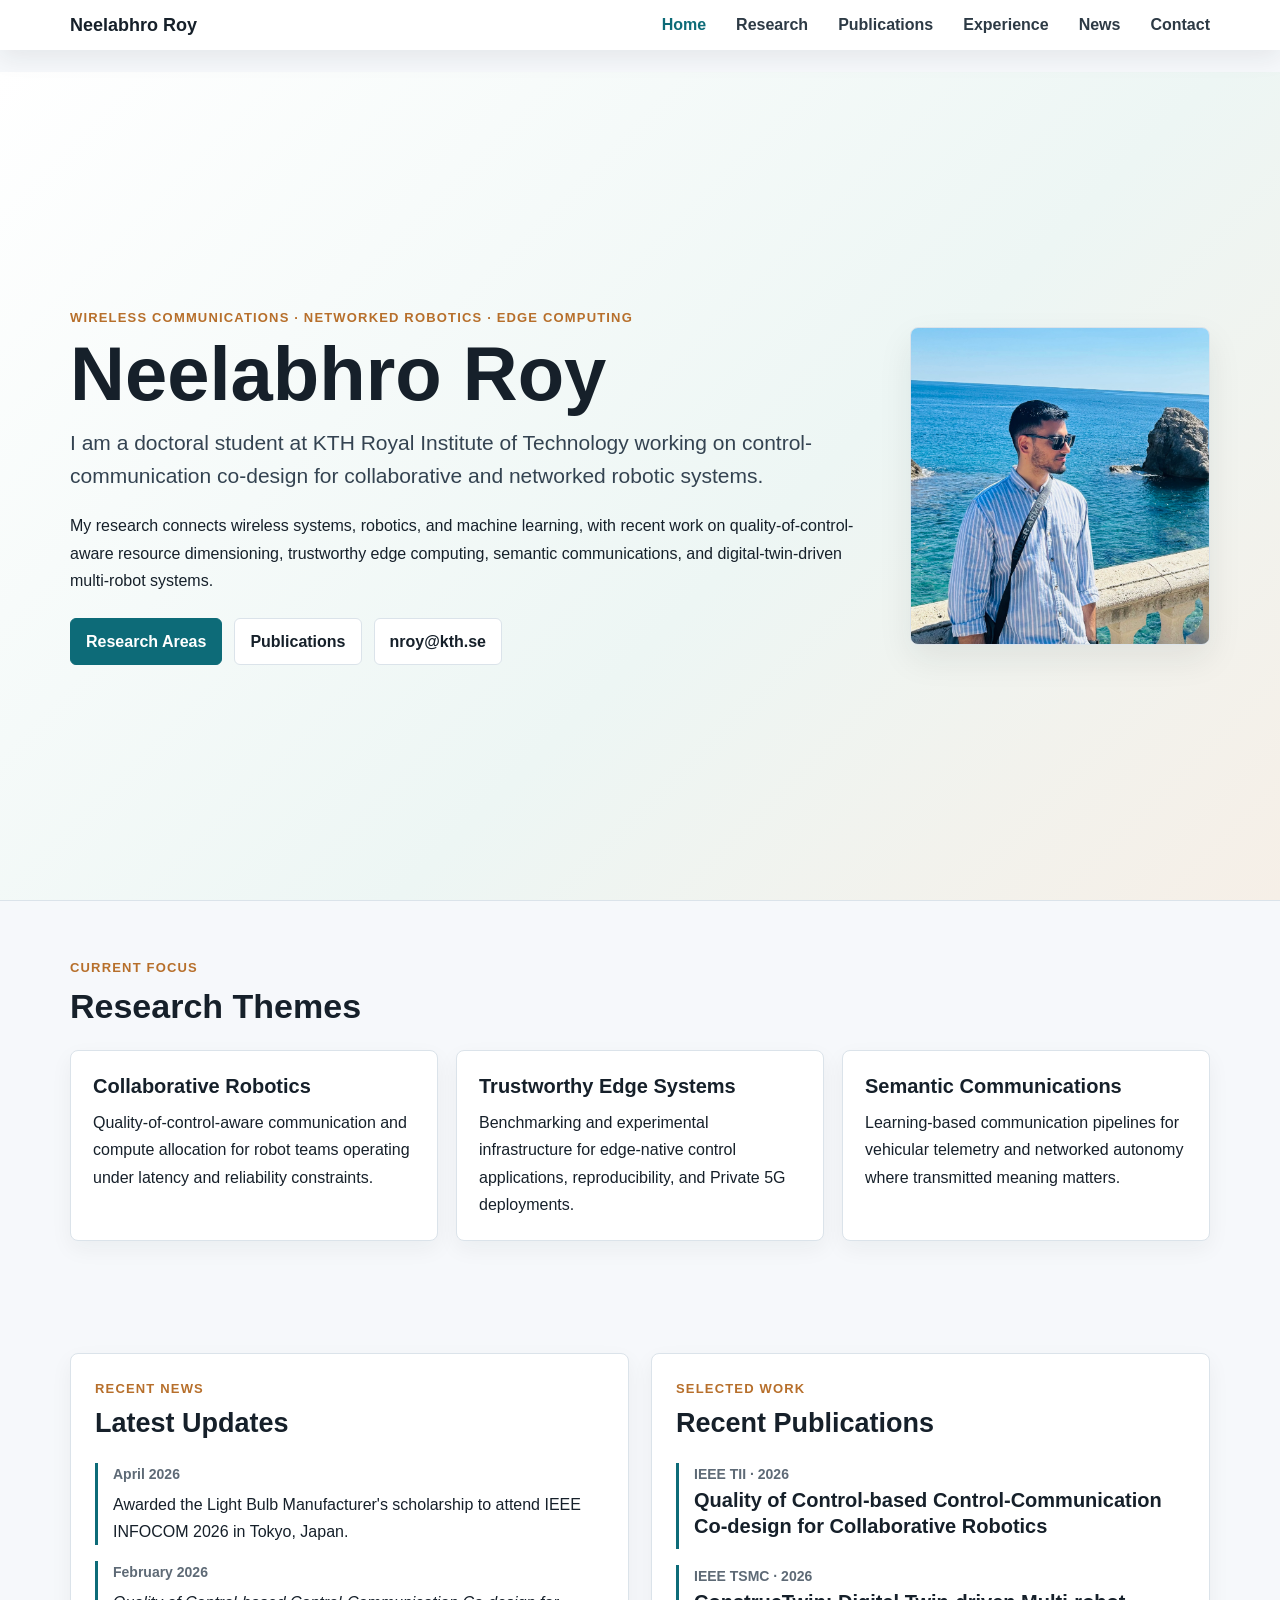
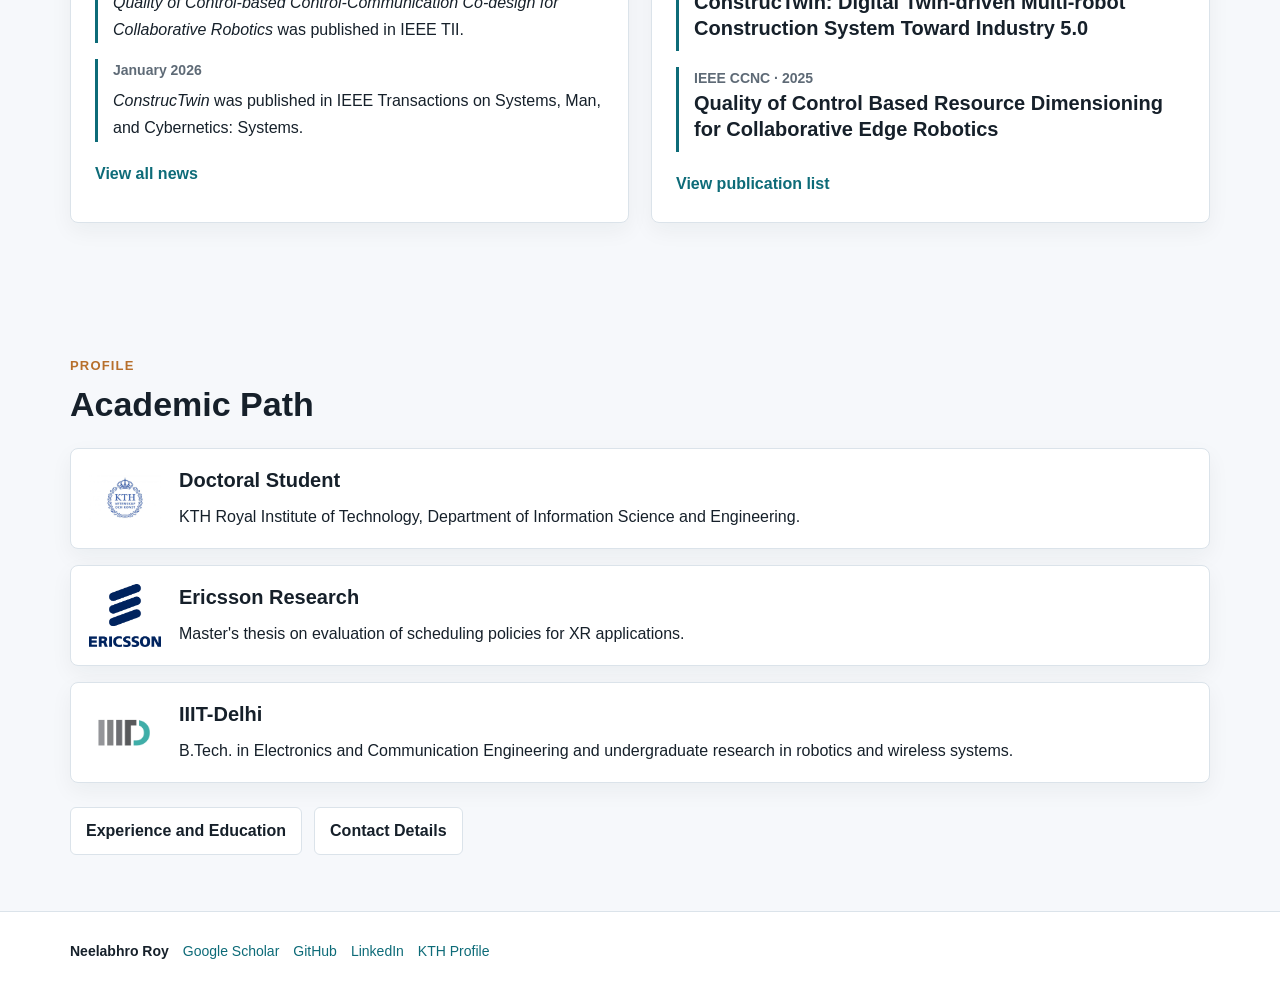
==== index.html @ 424bd5a1 "Redesign personal website" ====
<!DOCTYPE html>
<html lang="en">
<head>
  <meta charset="utf-8">
  <meta http-equiv="X-UA-Compatible" content="IE=edge">
  <meta name="viewport" content="width=device-width, initial-scale=1">
  <meta name="description" content="Neelabhro Roy researches wireless communications, networked robotics, edge computing, and control-communication co-design at KTH Royal Institute of Technology.">
  <title>Neelabhro Roy</title>
  <link rel="stylesheet" href="https://maxcdn.bootstrapcdn.com/bootstrap/3.3.7/css/bootstrap.min.css">
  <link href="https://maxcdn.bootstrapcdn.com/font-awesome/4.6.3/css/font-awesome.min.css" rel="stylesheet">
  <link rel="stylesheet" href="static/css/site.css">
</head>
<body>
  <nav class="navbar navbar-default navbar-fixed-top site-nav">
    <div class="container">
      <div class="navbar-header">
        <button type="button" class="navbar-toggle collapsed" data-toggle="collapse" data-target="#site-navbar" aria-expanded="false">
          <span class="sr-only">Toggle navigation</span>
          <span class="icon-bar"></span>
          <span class="icon-bar"></span>
          <span class="icon-bar"></span>
        </button>
        <a class="navbar-brand" href="index.html">Neelabhro Roy</a>
      </div>
      <div class="collapse navbar-collapse" id="site-navbar">
        <ul class="nav navbar-nav navbar-right">
          <li class="active"><a href="index.html">Home</a></li>
          <li><a href="research.html">Research</a></li>
          <li><a href="publications.html">Publications</a></li>
          <li><a href="experience.html">Experience</a></li>
          <li><a href="news.html">News</a></li>
          <li><a href="contact.html">Contact</a></li>
        </ul>
      </div>
    </div>
  </nav>

  <main>
    <section class="hero-band">
      <div class="container hero-grid">
        <div class="hero-copy">
          <p class="eyebrow">Wireless communications · networked robotics · edge computing</p>
          <h1>Neelabhro Roy</h1>
          <p class="lead">
            I am a doctoral student at KTH Royal Institute of Technology working on control-communication co-design for collaborative and networked robotic systems.
          </p>
          <p>
            My research connects wireless systems, robotics, and machine learning, with recent work on quality-of-control-aware resource dimensioning, trustworthy edge computing, semantic communications, and digital-twin-driven multi-robot systems.
          </p>
          <div class="hero-actions">
            <a class="button primary" href="research.html">Research Areas</a>
            <a class="button" href="publications.html">Publications</a>
            <a class="button" href="mailto:nroy@kth.se">nroy@kth.se</a>
          </div>
        </div>
        <div class="hero-portrait">
          <img src="static/img/Neel.jpg" alt="Neelabhro Roy">
        </div>
      </div>
    </section>

    <section class="container section">
      <div class="section-heading">
        <p class="eyebrow">Current Focus</p>
        <h2>Research Themes</h2>
      </div>
      <div class="card-grid three">
        <article class="feature-card">
          <h3>Collaborative Robotics</h3>
          <p>Quality-of-control-aware communication and compute allocation for robot teams operating under latency and reliability constraints.</p>
        </article>
        <article class="feature-card">
          <h3>Trustworthy Edge Systems</h3>
          <p>Benchmarking and experimental infrastructure for edge-native control applications, reproducibility, and Private 5G deployments.</p>
        </article>
        <article class="feature-card">
          <h3>Semantic Communications</h3>
          <p>Learning-based communication pipelines for vehicular telemetry and networked autonomy where transmitted meaning matters.</p>
        </article>
      </div>
    </section>

    <section class="container section split-section">
      <div class="panel">
        <div class="section-heading compact">
          <p class="eyebrow">Recent News</p>
          <h2>Latest Updates</h2>
        </div>
        <div class="timeline-list">
          <article class="timeline-item">
            <time>April 2026</time>
            <p>Awarded the Light Bulb Manufacturer's scholarship to attend IEEE INFOCOM 2026 in Tokyo, Japan.</p>
          </article>
          <article class="timeline-item">
            <time>February 2026</time>
            <p><em>Quality of Control-based Control-Communication Co-design for Collaborative Robotics</em> was published in IEEE TII.</p>
          </article>
          <article class="timeline-item">
            <time>January 2026</time>
            <p><em>ConstrucTwin</em> was published in IEEE Transactions on Systems, Man, and Cybernetics: Systems.</p>
          </article>
        </div>
        <a class="text-link" href="news.html">View all news</a>
      </div>

      <div class="panel">
        <div class="section-heading compact">
          <p class="eyebrow">Selected Work</p>
          <h2>Recent Publications</h2>
        </div>
        <div class="publication-list">
          <article class="publication-item">
            <p class="meta">IEEE TII · 2026</p>
            <h3>Quality of Control-based Control-Communication Co-design for Collaborative Robotics</h3>
          </article>
          <article class="publication-item">
            <p class="meta">IEEE TSMC · 2026</p>
            <h3>ConstrucTwin: Digital Twin-driven Multi-robot Construction System Toward Industry 5.0</h3>
          </article>
          <article class="publication-item">
            <p class="meta">IEEE CCNC · 2025</p>
            <h3>Quality of Control Based Resource Dimensioning for Collaborative Edge Robotics</h3>
          </article>
        </div>
        <a class="text-link" href="publications.html">View publication list</a>
      </div>
    </section>

    <section class="container section">
      <div class="section-heading">
        <p class="eyebrow">Profile</p>
        <h2>Academic Path</h2>
      </div>
      <div class="path-grid">
        <article class="path-item">
          <img src="static/img/kth_logo.png" alt="KTH logo">
          <div>
            <h3>Doctoral Student</h3>
            <p>KTH Royal Institute of Technology, Department of Information Science and Engineering.</p>
          </div>
        </article>
        <article class="path-item">
          <img src="static/img/ericsson_logo.png" alt="Ericsson logo">
          <div>
            <h3>Ericsson Research</h3>
            <p>Master's thesis on evaluation of scheduling policies for XR applications.</p>
          </div>
        </article>
        <article class="path-item">
          <img src="static/img/iiitd_logo.png" alt="IIIT-Delhi logo">
          <div>
            <h3>IIIT-Delhi</h3>
            <p>B.Tech. in Electronics and Communication Engineering and undergraduate research in robotics and wireless systems.</p>
          </div>
        </article>
      </div>
      <div class="section-actions">
        <a class="button" href="experience.html">Experience and Education</a>
        <a class="button" href="contact.html">Contact Details</a>
      </div>
    </section>
  </main>

  <footer class="site-footer">
    <div class="container">
      <span>Neelabhro Roy</span>
      <a href="https://scholar.google.com/citations?user=yvq-vc0AAAAJ&hl=en" target="_blank">Google Scholar</a>
      <a href="https://github.com/neelabhro/" target="_blank">GitHub</a>
      <a href="https://www.linkedin.com/in/neelabhro-roy" target="_blank">LinkedIn</a>
      <a href="https://www.kth.se/profile/nroy" target="_blank">KTH Profile</a>
    </div>
  </footer>

  <script src="https://code.jquery.com/jquery-2.2.4.min.js"></script>
  <script src="https://maxcdn.bootstrapcdn.com/bootstrap/3.3.7/js/bootstrap.min.js"></script>
</body>
</html>
---- static/css/site.css ----
:root {
  --bg: #f6f8fb;
  --surface: #ffffff;
  --surface-alt: #eef5f2;
  --text: #16202a;
  --muted: #5e6a76;
  --line: #dbe3ea;
  --accent: #0d6b78;
  --accent-strong: #084b55;
  --warm: #b76f2b;
  --shadow: 0 14px 34px rgba(22, 32, 42, 0.08);
}

html {
  scroll-behavior: smooth;
}

body {
  margin: 0;
  padding-top: 72px;
  background: var(--bg);
  color: var(--text);
  font-family: -apple-system, BlinkMacSystemFont, "Segoe UI", Roboto, "Helvetica Neue", Arial, sans-serif;
  font-size: 16px;
  line-height: 1.7;
}

a {
  color: var(--accent);
}

a:hover,
a:focus {
  color: var(--accent-strong);
  text-decoration: none;
}

.site-nav {
  background: rgba(255, 255, 255, 0.96);
  border: 0;
  box-shadow: 0 8px 24px rgba(22, 32, 42, 0.08);
}

.navbar-brand {
  color: var(--text) !important;
  font-weight: 800;
}

.navbar-default .navbar-nav > li > a {
  color: #2d3a45;
  font-weight: 700;
}

.navbar-default .navbar-nav > .active > a,
.navbar-default .navbar-nav > .active > a:hover,
.navbar-default .navbar-nav > li > a:hover {
  background: transparent;
  color: var(--accent);
}

.hero-band {
  background: linear-gradient(135deg, #ffffff 0%, #edf6f4 58%, #f6efe7 100%);
  border-bottom: 1px solid var(--line);
}

.hero-grid {
  display: grid;
  grid-template-columns: minmax(0, 1fr) 300px;
  gap: 48px;
  align-items: center;
  min-height: calc(100vh - 72px);
  padding-top: 56px;
  padding-bottom: 56px;
}

.hero-grid:before,
.hero-grid:after,
.split-section:before,
.split-section:after,
.site-footer .container:before,
.site-footer .container:after {
  display: none;
}

.hero-copy h1,
.page-header-block h1 {
  margin: 8px 0 16px;
  font-size: clamp(42px, 7vw, 76px);
  line-height: 0.98;
  font-weight: 850;
}

.lead {
  max-width: 760px;
  color: #344351;
  font-size: 21px;
  line-height: 1.55;
}

.eyebrow {
  margin: 0 0 8px;
  color: var(--warm);
  font-size: 13px;
  font-weight: 800;
  letter-spacing: 0.09em;
  text-transform: uppercase;
}

.hero-portrait img {
  width: 100%;
  max-height: 460px;
  border: 1px solid var(--line);
  border-radius: 8px;
  box-shadow: var(--shadow);
  object-fit: cover;
}

.hero-actions,
.section-actions {
  display: flex;
  flex-wrap: wrap;
  gap: 12px;
  margin-top: 24px;
}

.button {
  display: inline-flex;
  align-items: center;
  min-height: 42px;
  padding: 9px 15px;
  border: 1px solid var(--line);
  border-radius: 6px;
  background: var(--surface);
  color: var(--text);
  font-weight: 800;
}

.button.primary {
  border-color: var(--accent);
  background: var(--accent);
  color: #fff;
}

.button:hover,
.button:focus {
  border-color: var(--accent);
  color: var(--accent);
}

.button.primary:hover,
.button.primary:focus {
  background: var(--accent-strong);
  color: #fff;
}

.section {
  padding-top: 56px;
  padding-bottom: 56px;
}

.section-heading {
  max-width: 720px;
  margin-bottom: 24px;
}

.section-heading h2 {
  margin: 0;
  font-size: 34px;
  line-height: 1.15;
  font-weight: 850;
}

.section-heading.compact h2 {
  font-size: 27px;
}

.card-grid {
  display: grid;
  gap: 18px;
}

.card-grid.three {
  grid-template-columns: repeat(3, minmax(0, 1fr));
}

.feature-card,
.panel,
.content-card,
.path-item,
.contact-card {
  border: 1px solid var(--line);
  border-radius: 8px;
  background: var(--surface);
  box-shadow: 0 8px 22px rgba(22, 32, 42, 0.05);
}

.feature-card,
.content-card,
.contact-card {
  padding: 22px;
}

.feature-card h3,
.content-card h3,
.path-item h3,
.publication-item h3 {
  margin-top: 0;
  font-size: 20px;
  line-height: 1.3;
  font-weight: 800;
}

.feature-card p,
.content-card p,
.path-item p,
.publication-item p,
.timeline-item p {
  margin-bottom: 0;
}

.split-section {
  display: grid;
  grid-template-columns: repeat(2, minmax(0, 1fr));
  gap: 22px;
}

.panel {
  padding: 24px;
}

.timeline-list,
.publication-list {
  display: grid;
  gap: 16px;
  margin-bottom: 18px;
}

.timeline-item,
.publication-item {
  border-left: 3px solid var(--accent);
  padding-left: 15px;
}

.timeline-item time,
.meta {
  display: block;
  margin: 0 0 4px;
  color: var(--muted);
  font-size: 14px;
  font-weight: 800;
}

.text-link {
  font-weight: 850;
}

.path-grid {
  display: grid;
  gap: 16px;
}

.path-item {
  display: grid;
  grid-template-columns: 72px minmax(0, 1fr);
  gap: 18px;
  align-items: center;
  padding: 18px;
}

.path-item img,
.logo-badge img {
  max-width: 72px;
  max-height: 64px;
  object-fit: contain;
}

.page-header-block {
  border-bottom: 1px solid var(--line);
  background: linear-gradient(135deg, #ffffff 0%, #eef5f2 100%);
  padding: 64px 0 44px;
}

.page-header-block p:last-child {
  max-width: 780px;
  margin-bottom: 0;
}

.content-list {
  display: grid;
  gap: 18px;
}

.content-card {
  display: grid;
  gap: 8px;
}

.logo-card {
  grid-template-columns: 86px minmax(0, 1fr);
  align-items: start;
}

.logo-badge {
  display: flex;
  align-items: center;
  justify-content: center;
  width: 72px;
  height: 72px;
  border: 1px solid var(--line);
  border-radius: 8px;
  background: #fff;
}

.publication-card h3 {
  margin-bottom: 4px;
}

.publication-card .authors,
.publication-card .venue {
  color: var(--muted);
}

.tag-row {
  display: flex;
  flex-wrap: wrap;
  gap: 8px;
}

.tag {
  display: inline-flex;
  align-items: center;
  min-height: 28px;
  padding: 4px 10px;
  border-radius: 999px;
  background: var(--surface-alt);
  color: var(--accent-strong);
  font-size: 13px;
  font-weight: 800;
}

.site-footer {
  padding: 28px 0;
  border-top: 1px solid var(--line);
  background: #fff;
  color: var(--muted);
  font-size: 14px;
}

.site-footer .container {
  display: flex;
  flex-wrap: wrap;
  gap: 14px;
  align-items: center;
}

.site-footer span {
  color: var(--text);
  font-weight: 850;
}

@media (max-width: 991px) {
  .hero-grid,
  .card-grid.three,
  .split-section {
    grid-template-columns: 1fr;
  }

  .hero-grid {
    min-height: 0;
  }

  .hero-portrait {
    max-width: 280px;
  }
}

@media (max-width: 767px) {
  body {
    padding-top: 62px;
  }

  .hero-grid,
  .section {
    padding-top: 34px;
    padding-bottom: 34px;
  }

  .lead {
    font-size: 18px;
  }

  .path-item,
  .logo-card {
    grid-template-columns: 58px minmax(0, 1fr);
    gap: 14px;
  }

  .path-item img,
  .logo-badge,
  .logo-badge img {
    width: 58px;
    max-width: 58px;
    height: 58px;
    max-height: 52px;
  }
}
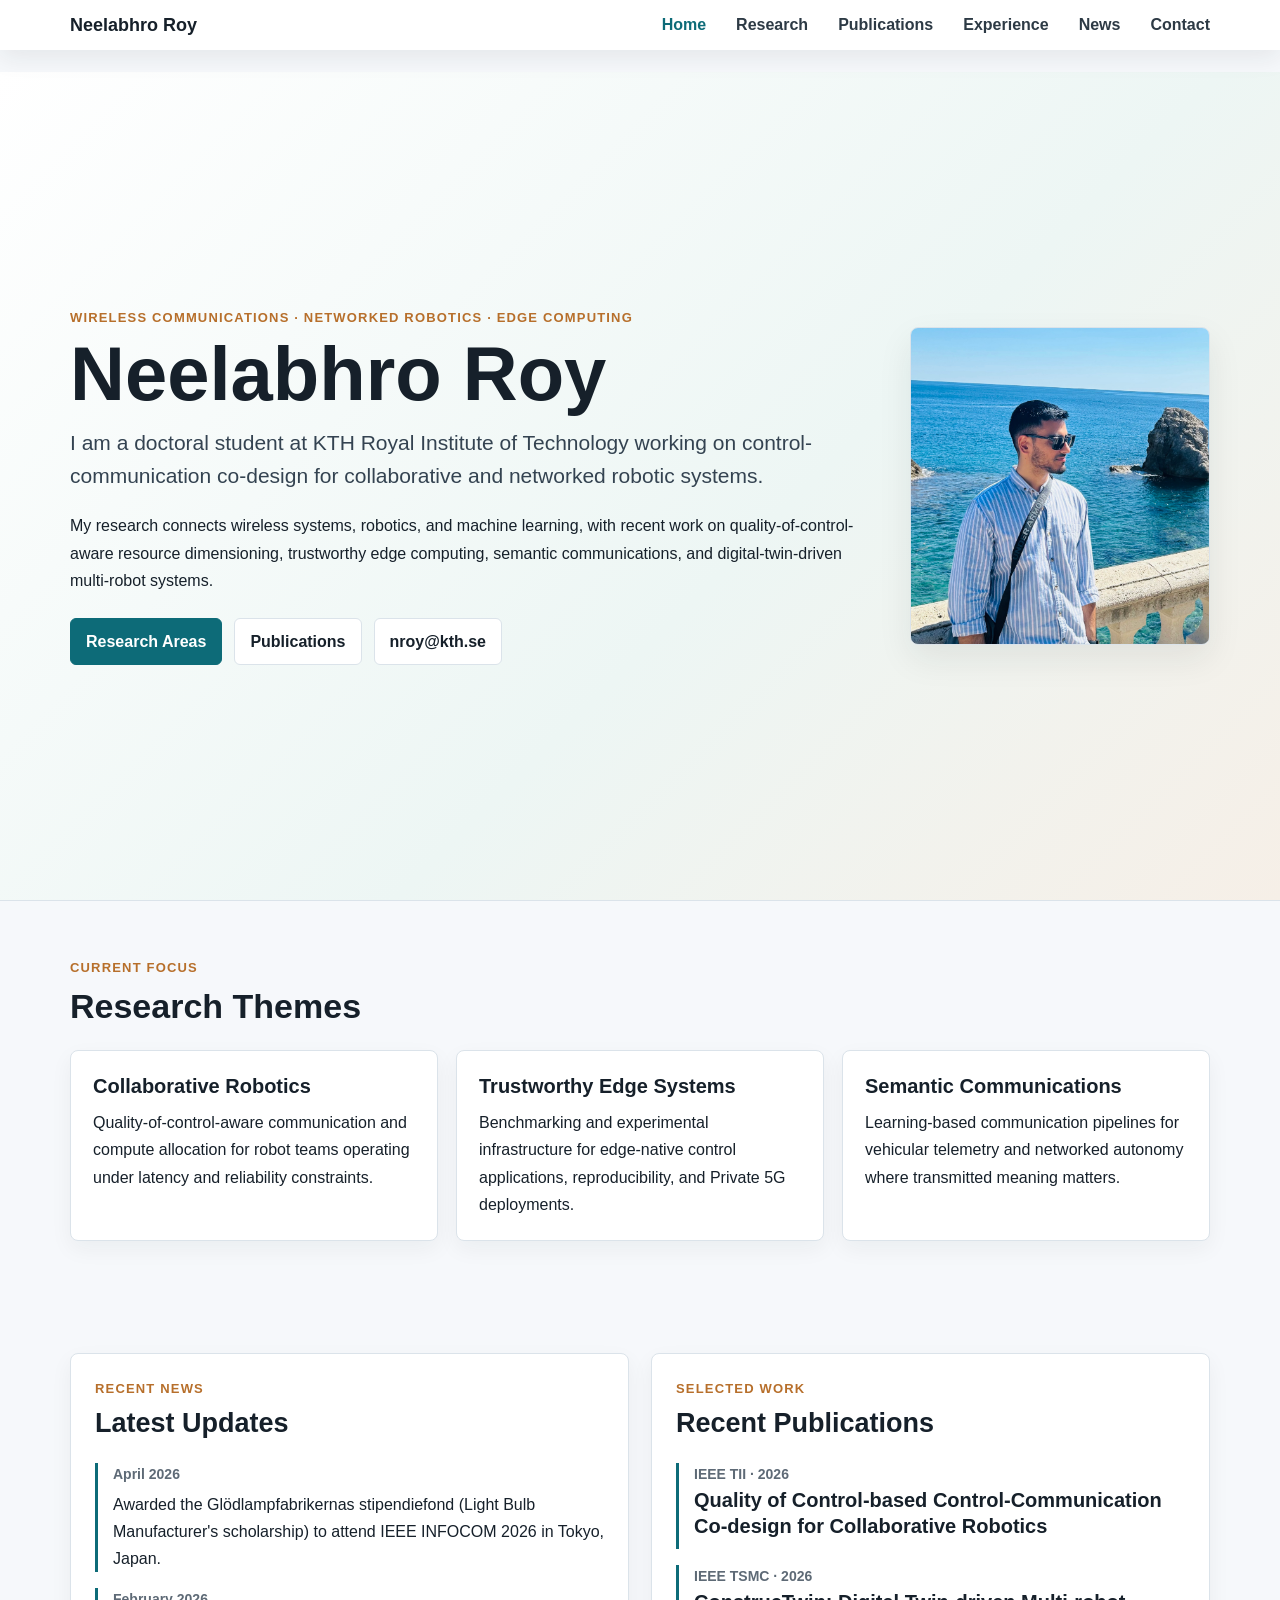
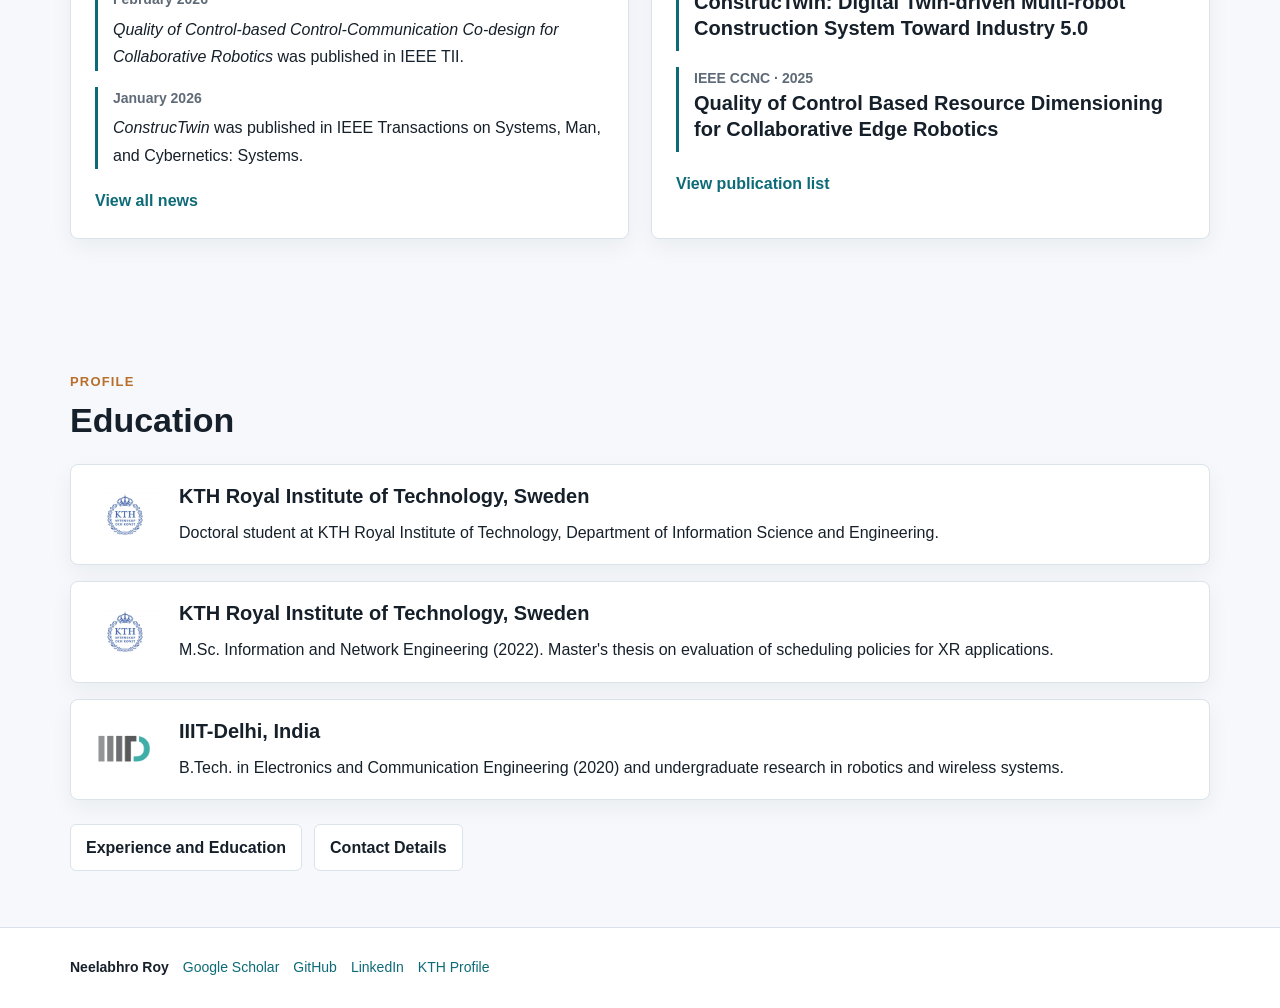
==== commit d5c24bac: "Update index.html" ====
--- a/index.html
+++ b/index.html
@@ -89,7 +89,7 @@
         <div class="timeline-list">
           <article class="timeline-item">
             <time>April 2026</time>
-            <p>Awarded the Light Bulb Manufacturer's scholarship to attend IEEE INFOCOM 2026 in Tokyo, Japan.</p>
+            <p>Awarded the Glödlampfabrikernas stipendiefond (Light Bulb Manufacturer's scholarship) to attend IEEE INFOCOM 2026 in Tokyo, Japan.</p>
           </article>
           <article class="timeline-item">
             <time>February 2026</time>
@@ -129,28 +129,28 @@
     <section class="container section">
       <div class="section-heading">
         <p class="eyebrow">Profile</p>
-        <h2>Academic Path</h2>
+        <h2>Education</h2>
       </div>
       <div class="path-grid">
         <article class="path-item">
           <img src="static/img/kth_logo.png" alt="KTH logo">
           <div>
-            <h3>Doctoral Student</h3>
-            <p>KTH Royal Institute of Technology, Department of Information Science and Engineering.</p>
+            <h3>KTH Royal Institute of Technology, Sweden</h3>
+            <p>Doctoral student at KTH Royal Institute of Technology, Department of Information Science and Engineering.</p>
           </div>
         </article>
         <article class="path-item">
-          <img src="static/img/ericsson_logo.png" alt="Ericsson logo">
+          <img src="static/img/kth_logo.png" alt="KTH logo">
           <div>
-            <h3>Ericsson Research</h3>
-            <p>Master's thesis on evaluation of scheduling policies for XR applications.</p>
+            <h3>KTH Royal Institute of Technology, Sweden</h3>
+            <p> M.Sc. Information and Network Engineering (2022). Master's thesis on evaluation of scheduling policies for XR applications.</p>
           </div>
         </article>
         <article class="path-item">
           <img src="static/img/iiitd_logo.png" alt="IIIT-Delhi logo">
           <div>
-            <h3>IIIT-Delhi</h3>
-            <p>B.Tech. in Electronics and Communication Engineering and undergraduate research in robotics and wireless systems.</p>
+            <h3>IIIT-Delhi, India</h3>
+            <p>B.Tech. in Electronics and Communication Engineering (2020) and undergraduate research in robotics and wireless systems.</p>
           </div>
         </article>
       </div>
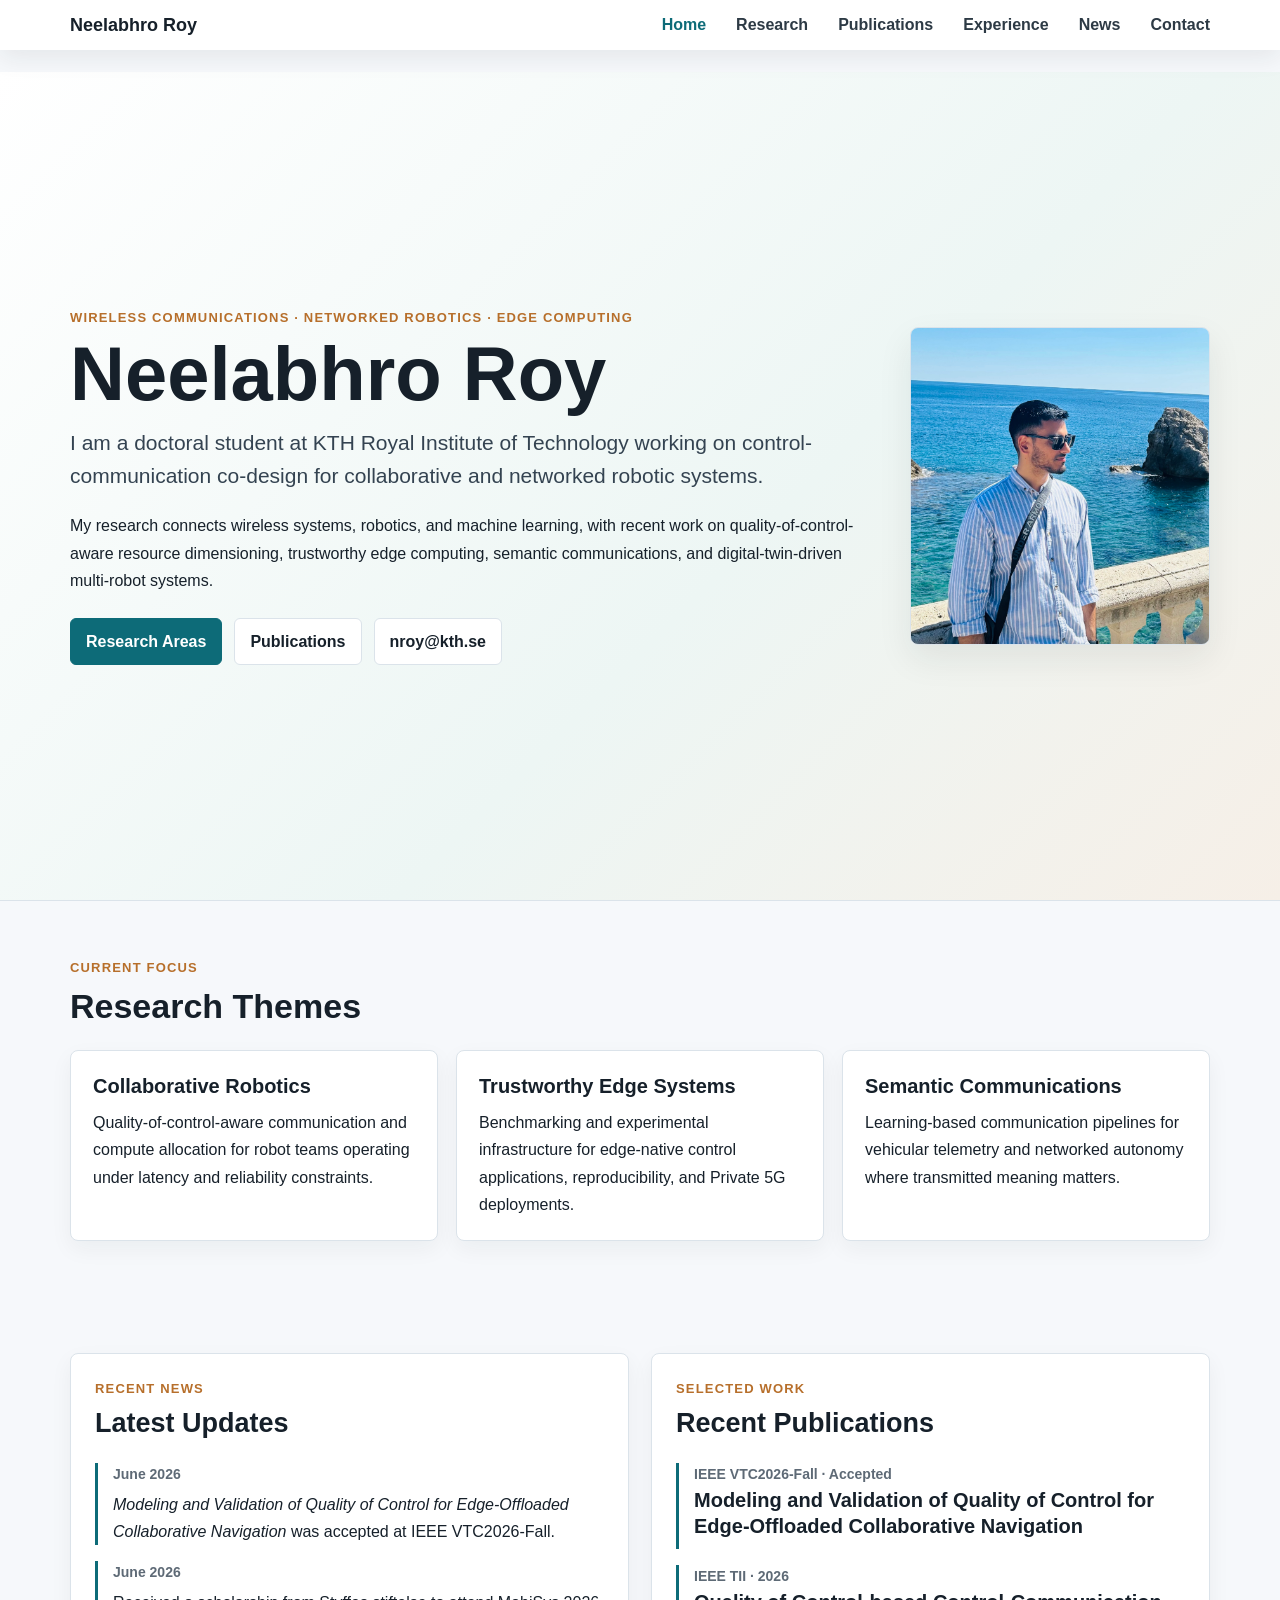
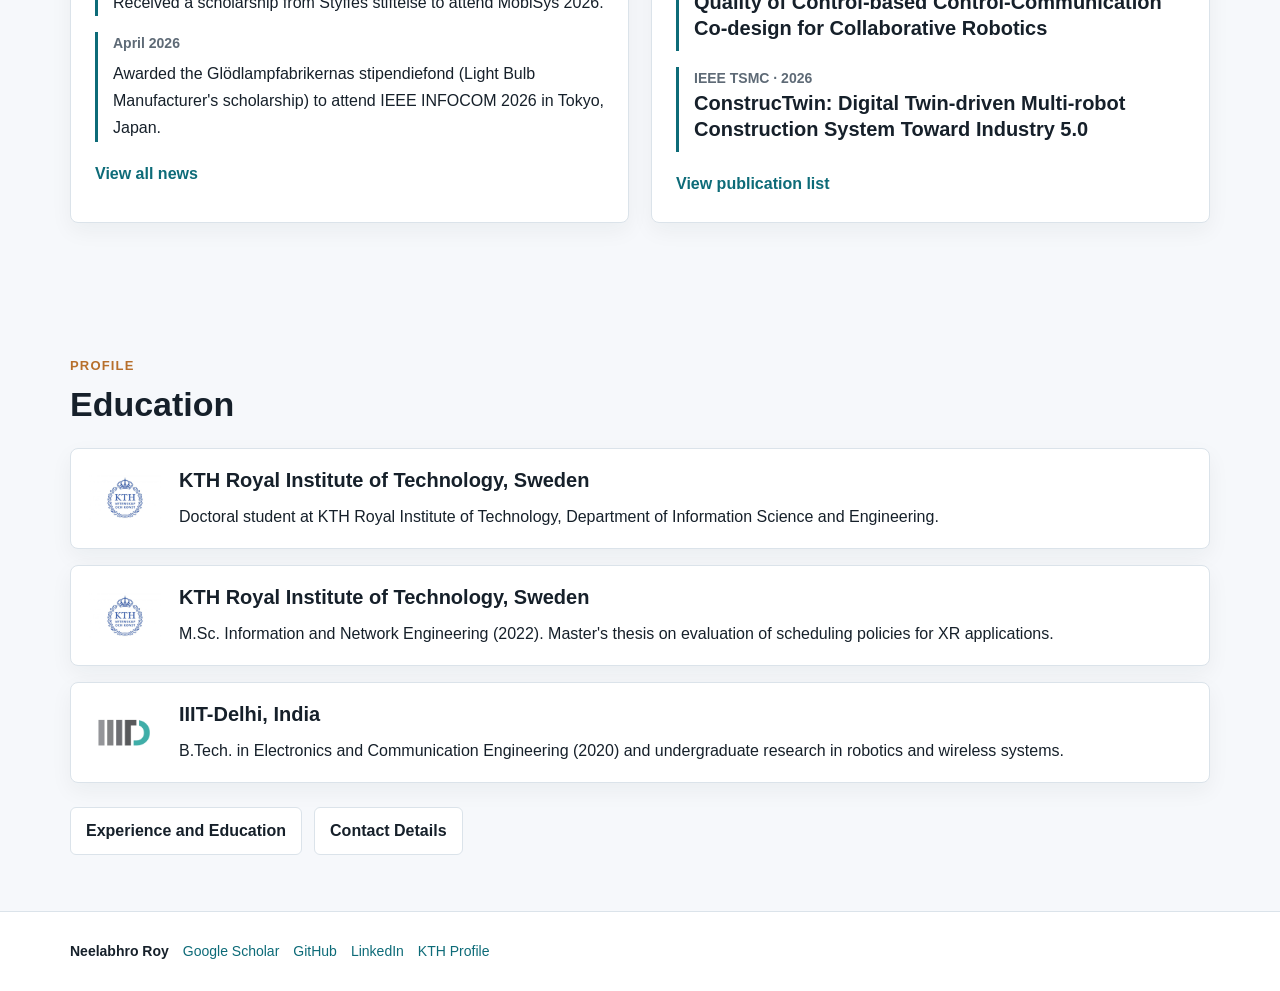
==== commit 157996bf: "Add VTC paper and MobiSys scholarship updates" ====
--- a/index.html
+++ b/index.html
@@ -88,16 +88,16 @@
         </div>
         <div class="timeline-list">
           <article class="timeline-item">
+            <time>June 2026</time>
+            <p><em>Modeling and Validation of Quality of Control for Edge-Offloaded Collaborative Navigation</em> was accepted at IEEE VTC2026-Fall.</p>
+          </article>
+          <article class="timeline-item">
+            <time>June 2026</time>
+            <p>Received a scholarship from Styffes stiftelse to attend MobiSys 2026.</p>
+          </article>
+          <article class="timeline-item">
             <time>April 2026</time>
             <p>Awarded the Glödlampfabrikernas stipendiefond (Light Bulb Manufacturer's scholarship) to attend IEEE INFOCOM 2026 in Tokyo, Japan.</p>
-          </article>
-          <article class="timeline-item">
-            <time>February 2026</time>
-            <p><em>Quality of Control-based Control-Communication Co-design for Collaborative Robotics</em> was published in IEEE TII.</p>
-          </article>
-          <article class="timeline-item">
-            <time>January 2026</time>
-            <p><em>ConstrucTwin</em> was published in IEEE Transactions on Systems, Man, and Cybernetics: Systems.</p>
           </article>
         </div>
         <a class="text-link" href="news.html">View all news</a>
@@ -110,16 +110,16 @@
         </div>
         <div class="publication-list">
           <article class="publication-item">
+            <p class="meta">IEEE VTC2026-Fall · Accepted</p>
+            <h3>Modeling and Validation of Quality of Control for Edge-Offloaded Collaborative Navigation</h3>
+          </article>
+          <article class="publication-item">
             <p class="meta">IEEE TII · 2026</p>
             <h3>Quality of Control-based Control-Communication Co-design for Collaborative Robotics</h3>
           </article>
           <article class="publication-item">
             <p class="meta">IEEE TSMC · 2026</p>
             <h3>ConstrucTwin: Digital Twin-driven Multi-robot Construction System Toward Industry 5.0</h3>
-          </article>
-          <article class="publication-item">
-            <p class="meta">IEEE CCNC · 2025</p>
-            <h3>Quality of Control Based Resource Dimensioning for Collaborative Edge Robotics</h3>
           </article>
         </div>
         <a class="text-link" href="publications.html">View publication list</a>
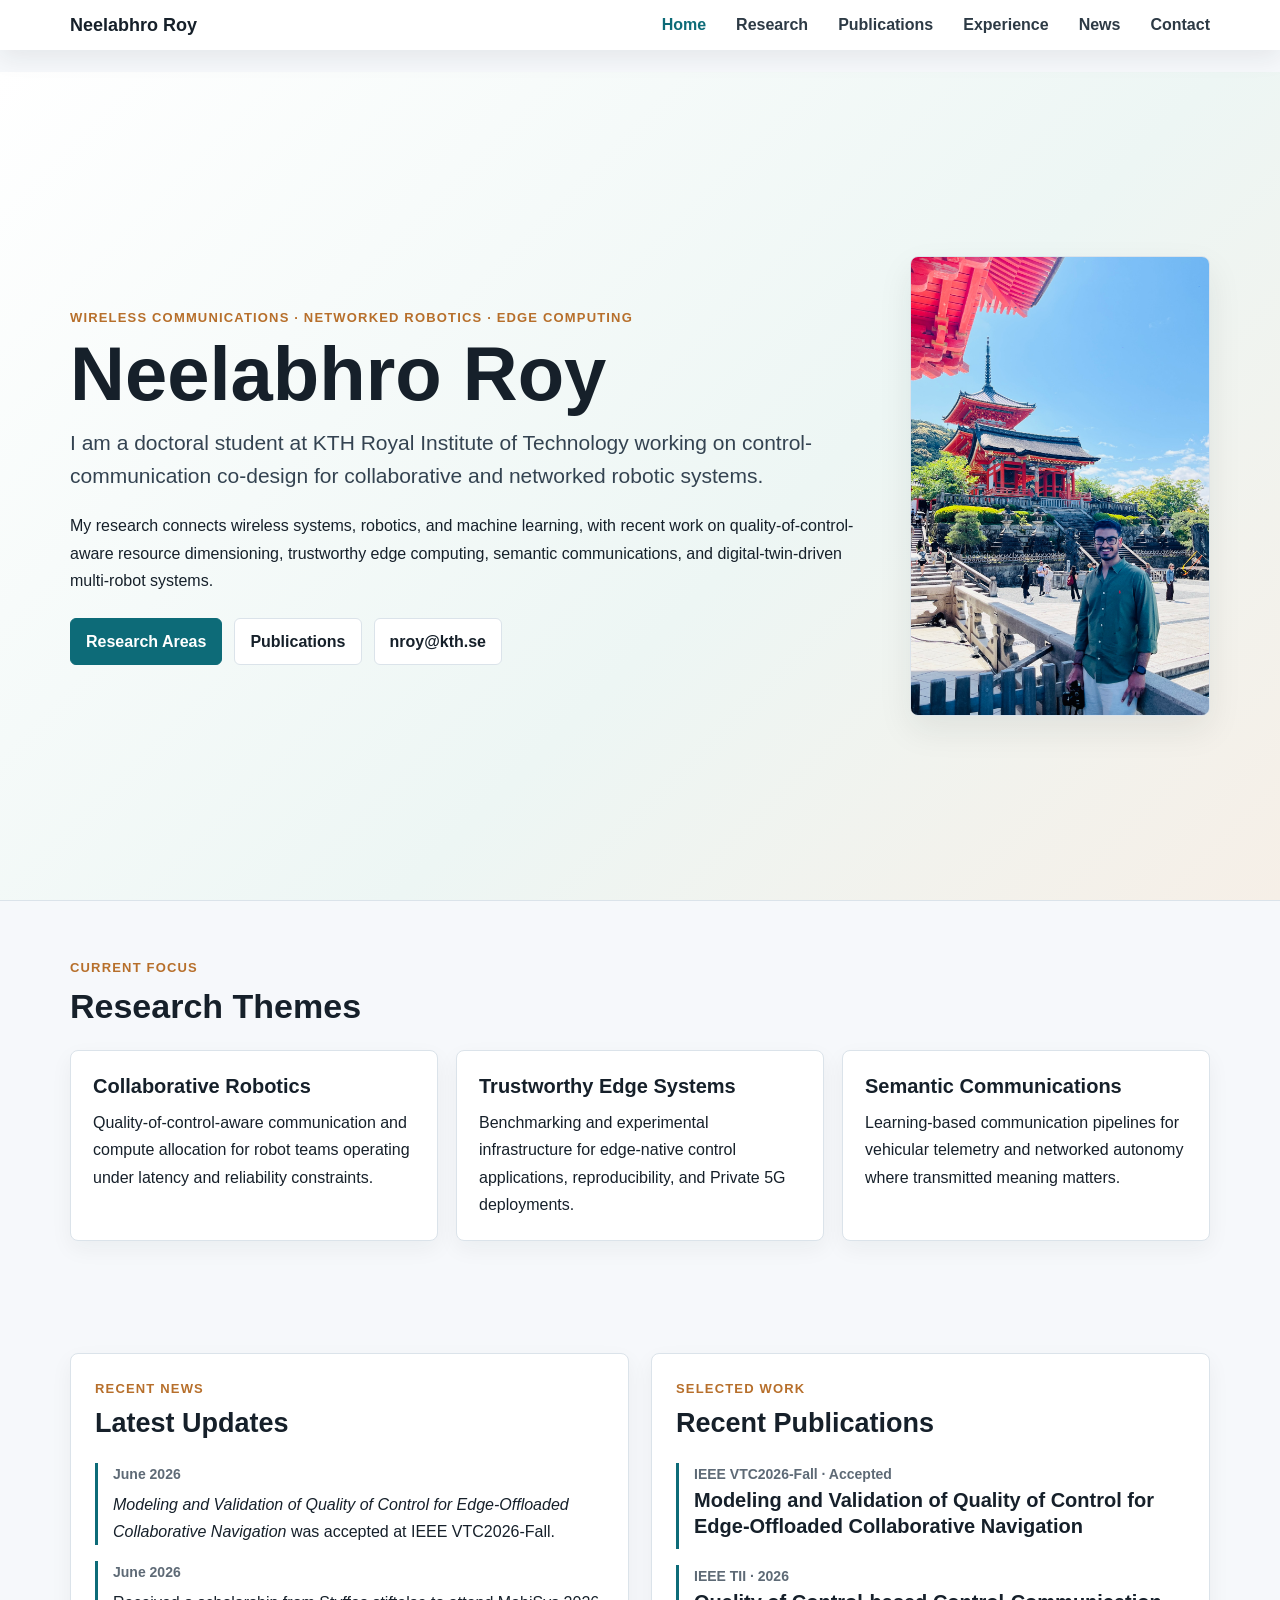
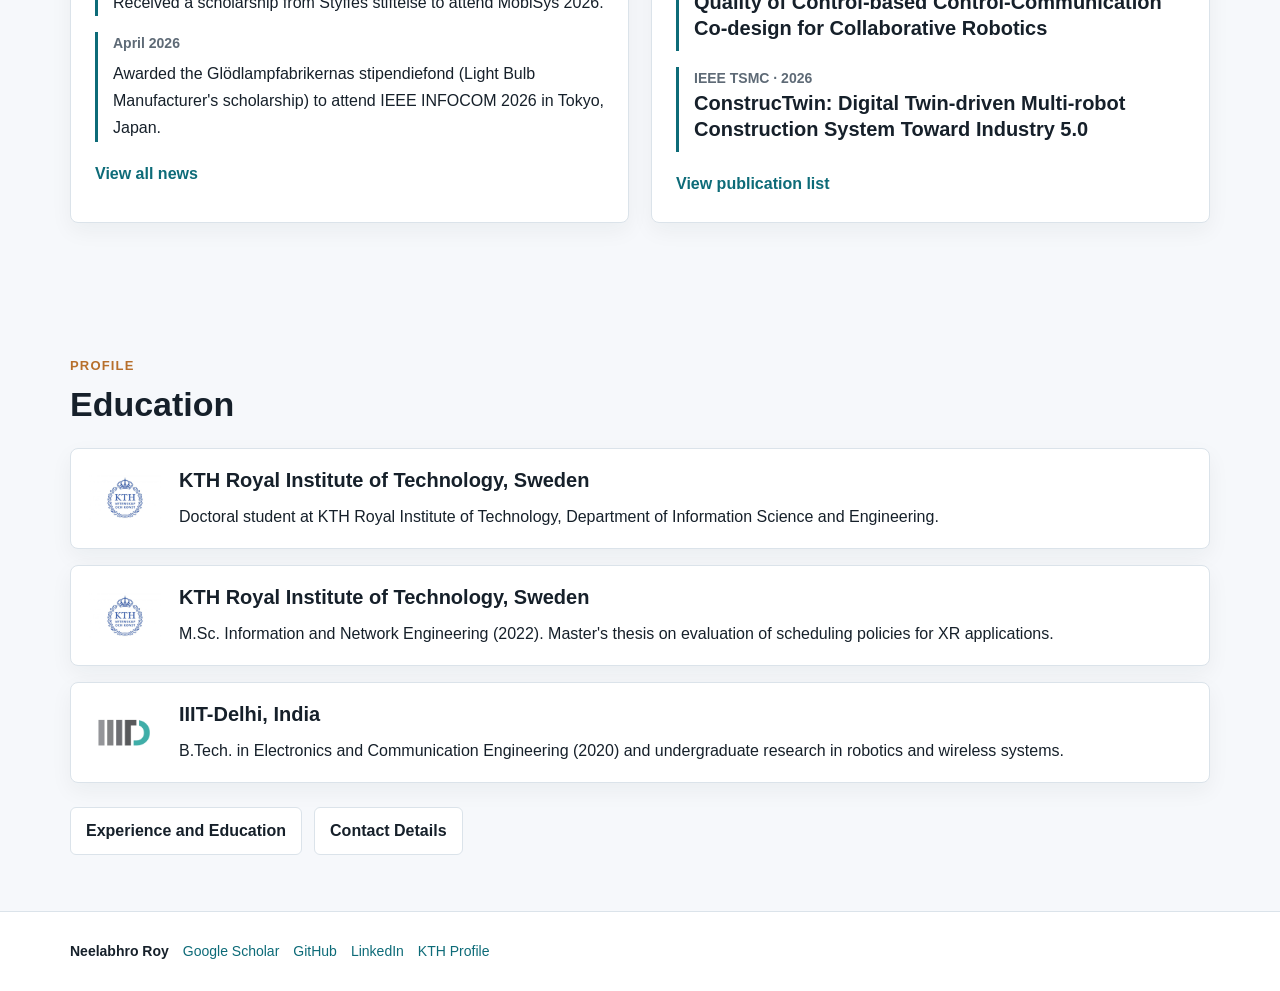
==== commit 095957f1: "Update index.html" ====
--- a/index.html
+++ b/index.html
@@ -54,7 +54,7 @@
           </div>
         </div>
         <div class="hero-portrait">
-          <img src="static/img/Neel.jpg" alt="Neelabhro Roy">
+          <img src="static/img/IMG_8381.jpg" alt="Neelabhro Roy">
         </div>
       </div>
     </section>
--- a/static/css/site.css
+++ b/static/css/site.css
@@ -315,6 +315,10 @@
   margin-bottom: 4px;
 }
 
+.publication-section + .publication-section {
+  margin-top: 58px;
+}
+
 .publication-card .authors,
 .publication-card .venue {
   color: var(--muted);
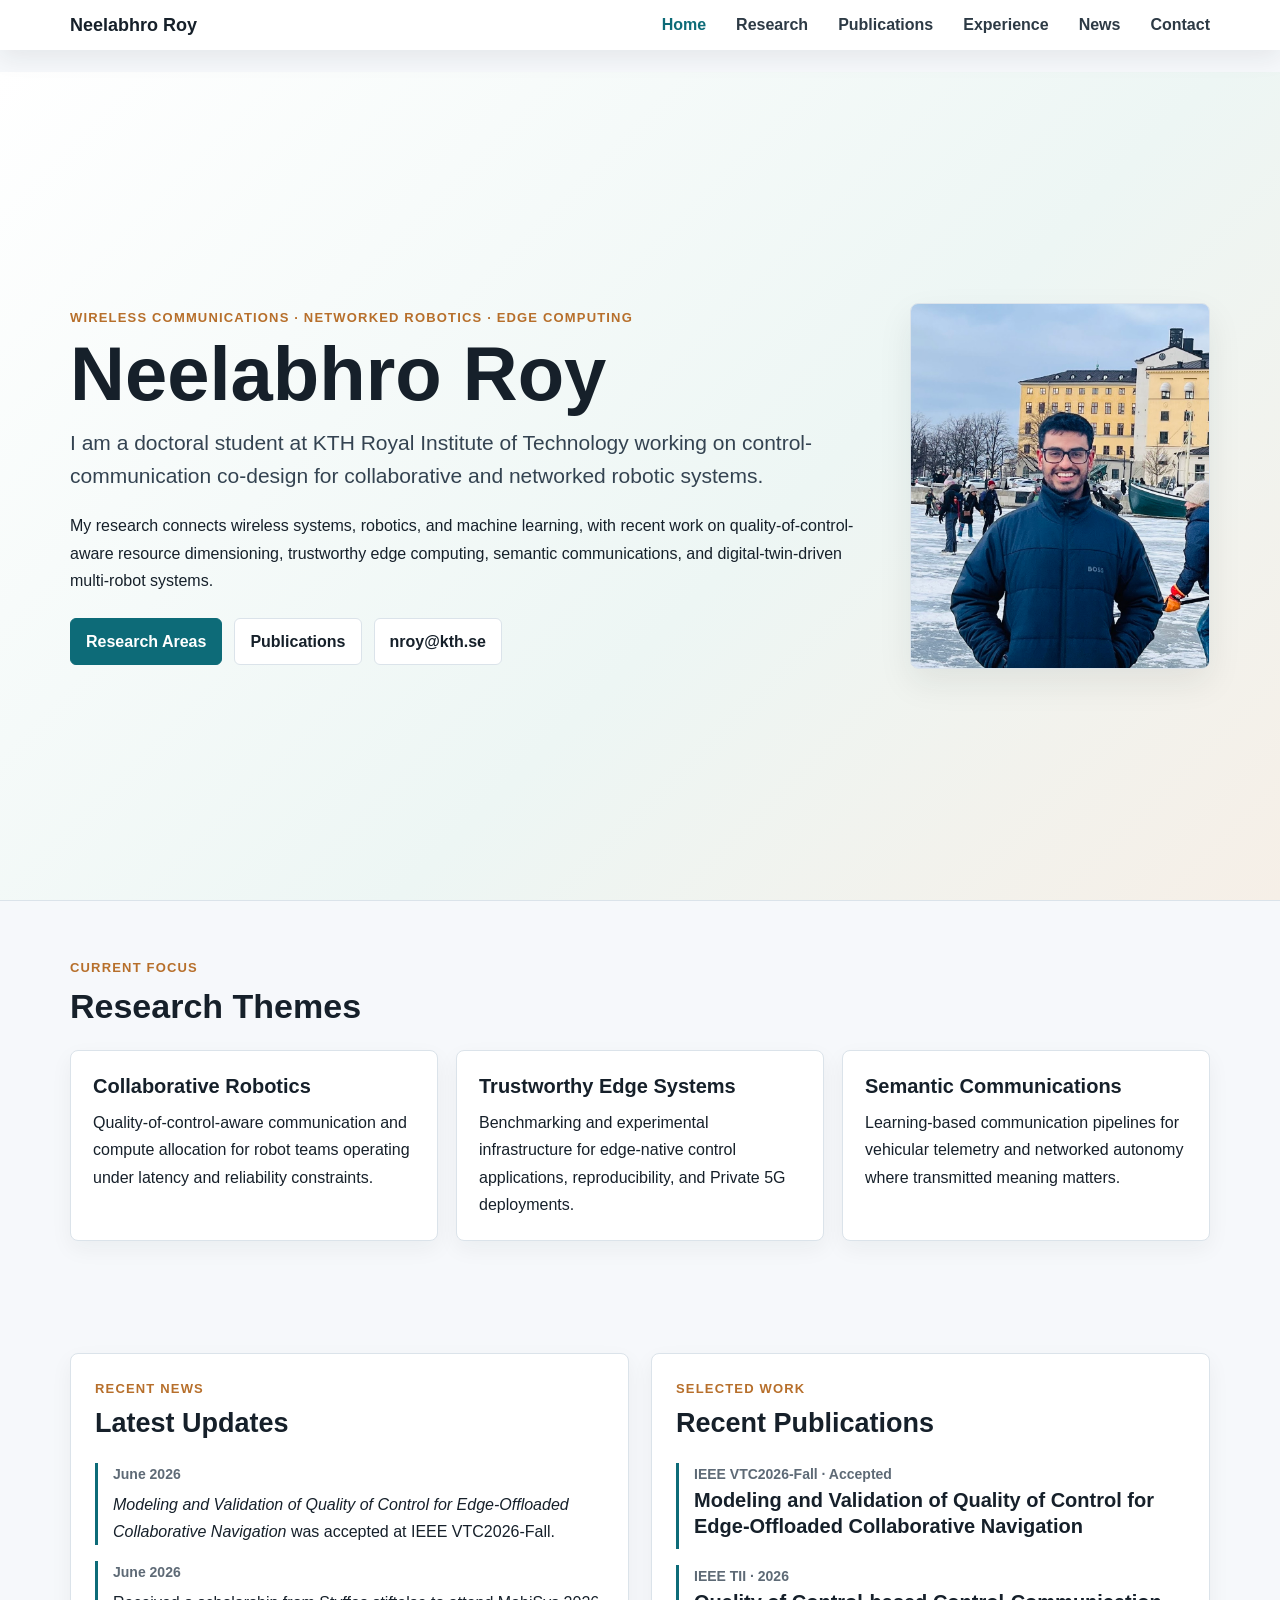
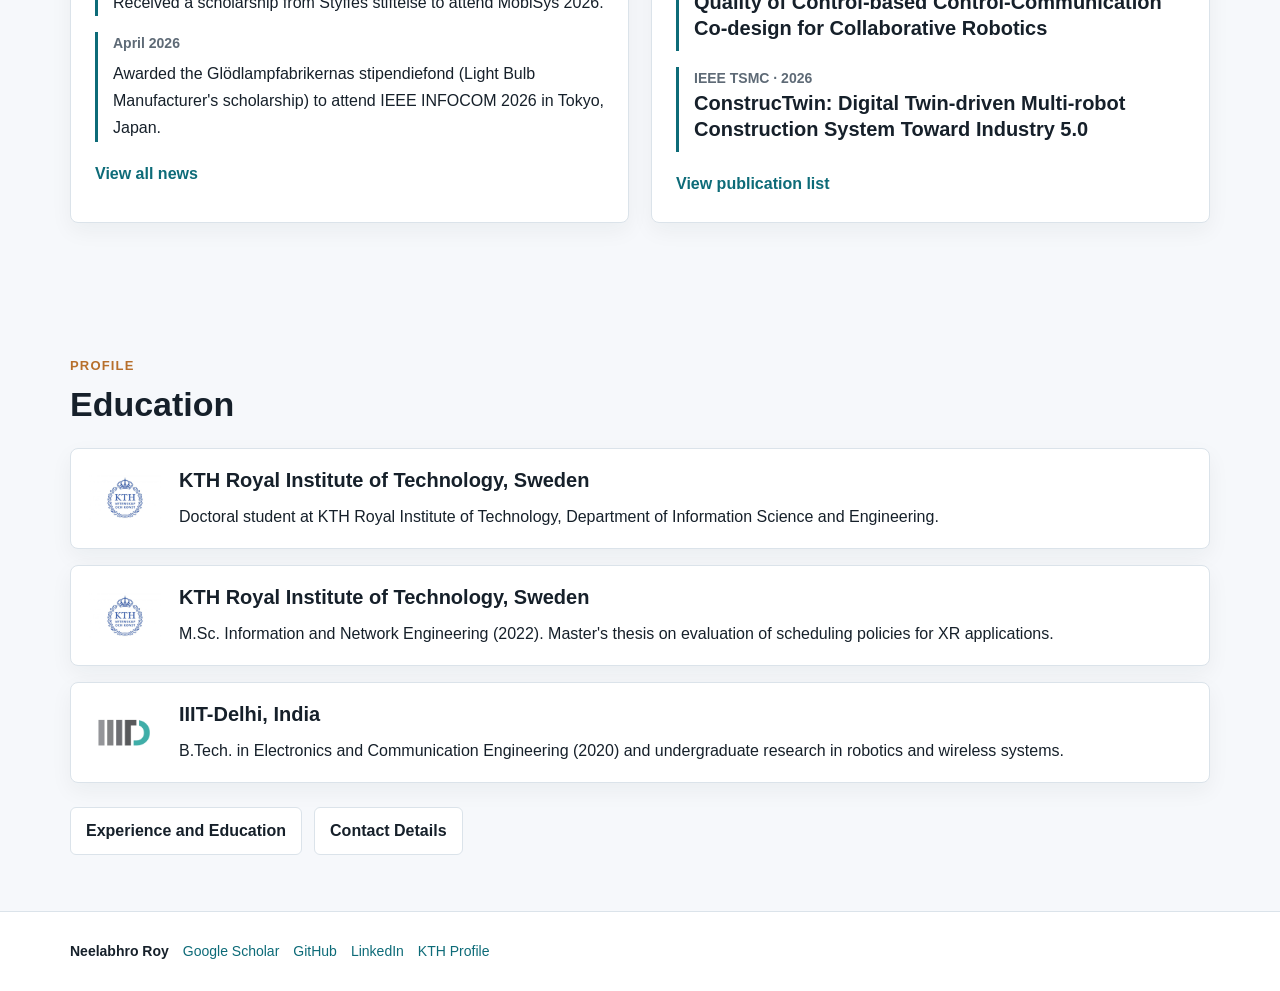
==== commit 77fe2a6b: "Update index.html" ====
--- a/index.html
+++ b/index.html
@@ -54,7 +54,7 @@
           </div>
         </div>
         <div class="hero-portrait">
-          <img src="static/img/IMG_8381.jpg" alt="Neelabhro Roy">
+          <img src="static/img/IMG_1837.JPG" alt="Neelabhro Roy">
         </div>
       </div>
     </section>
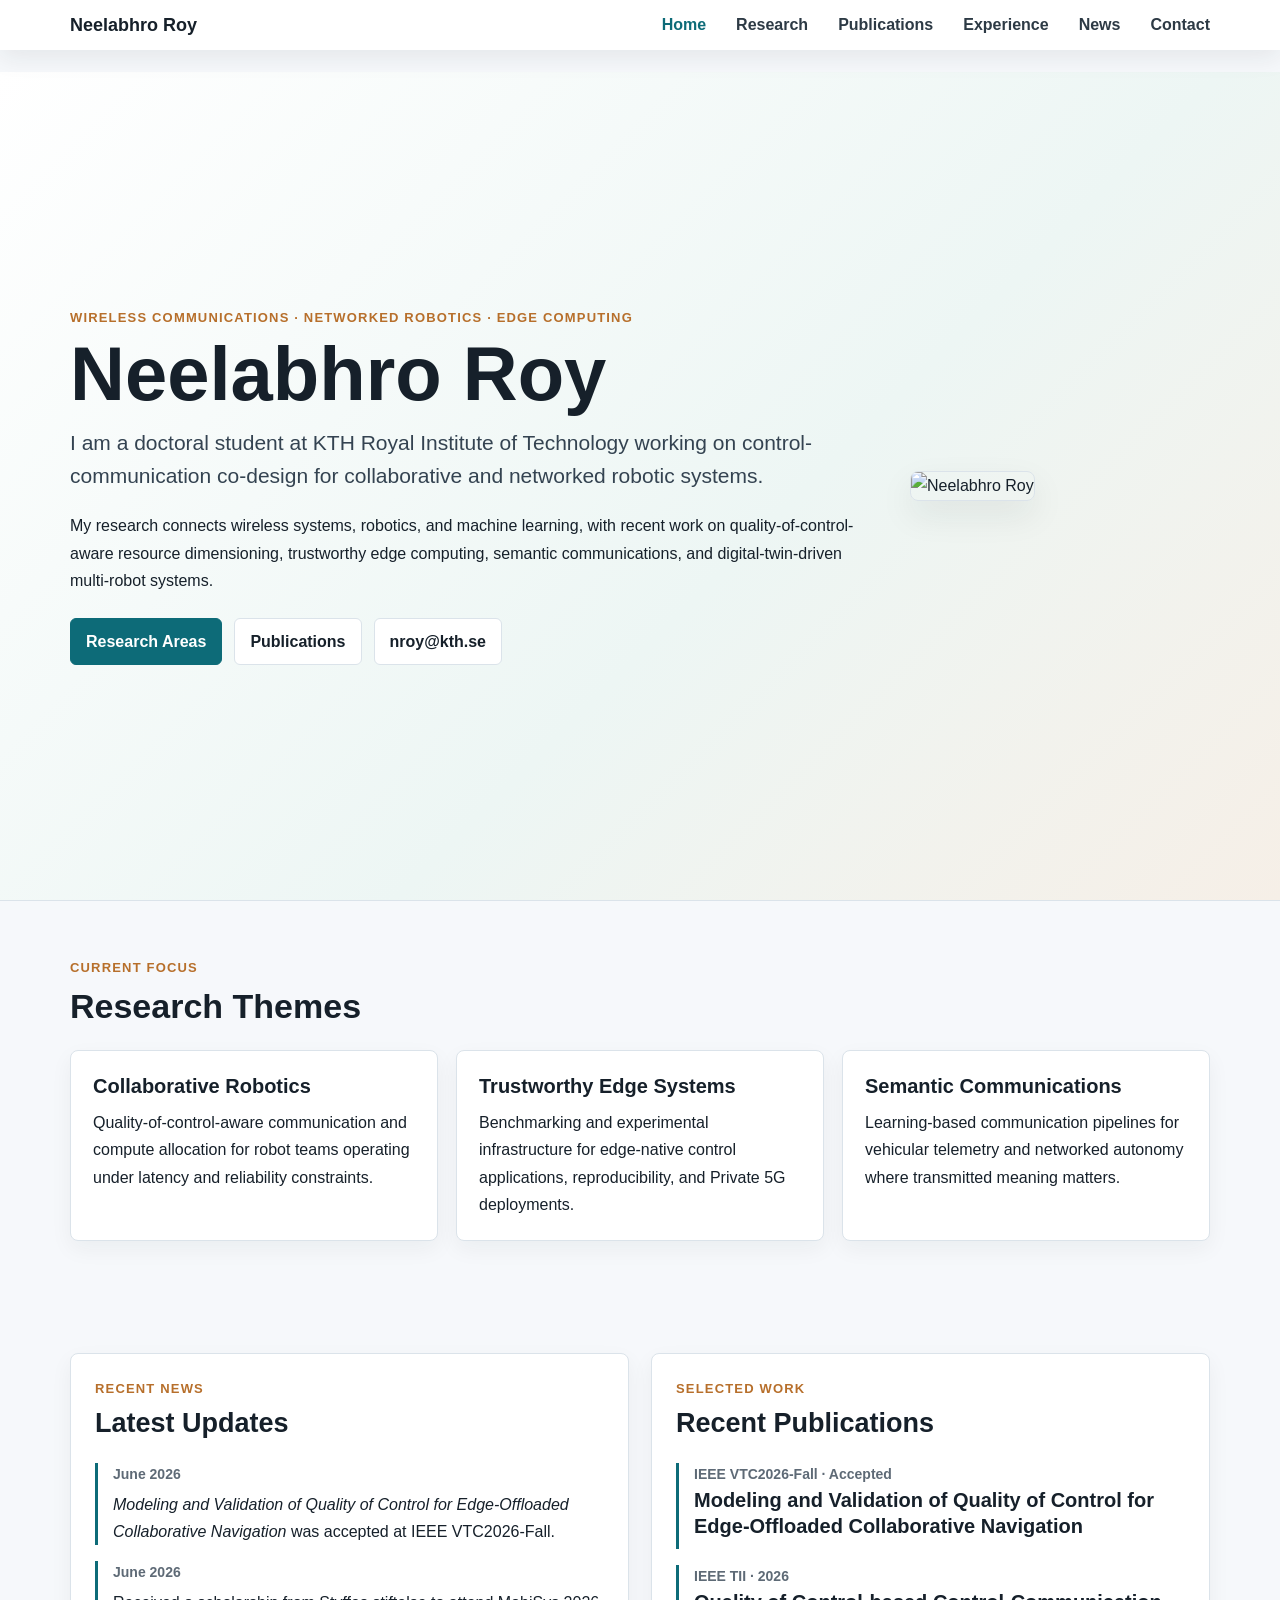
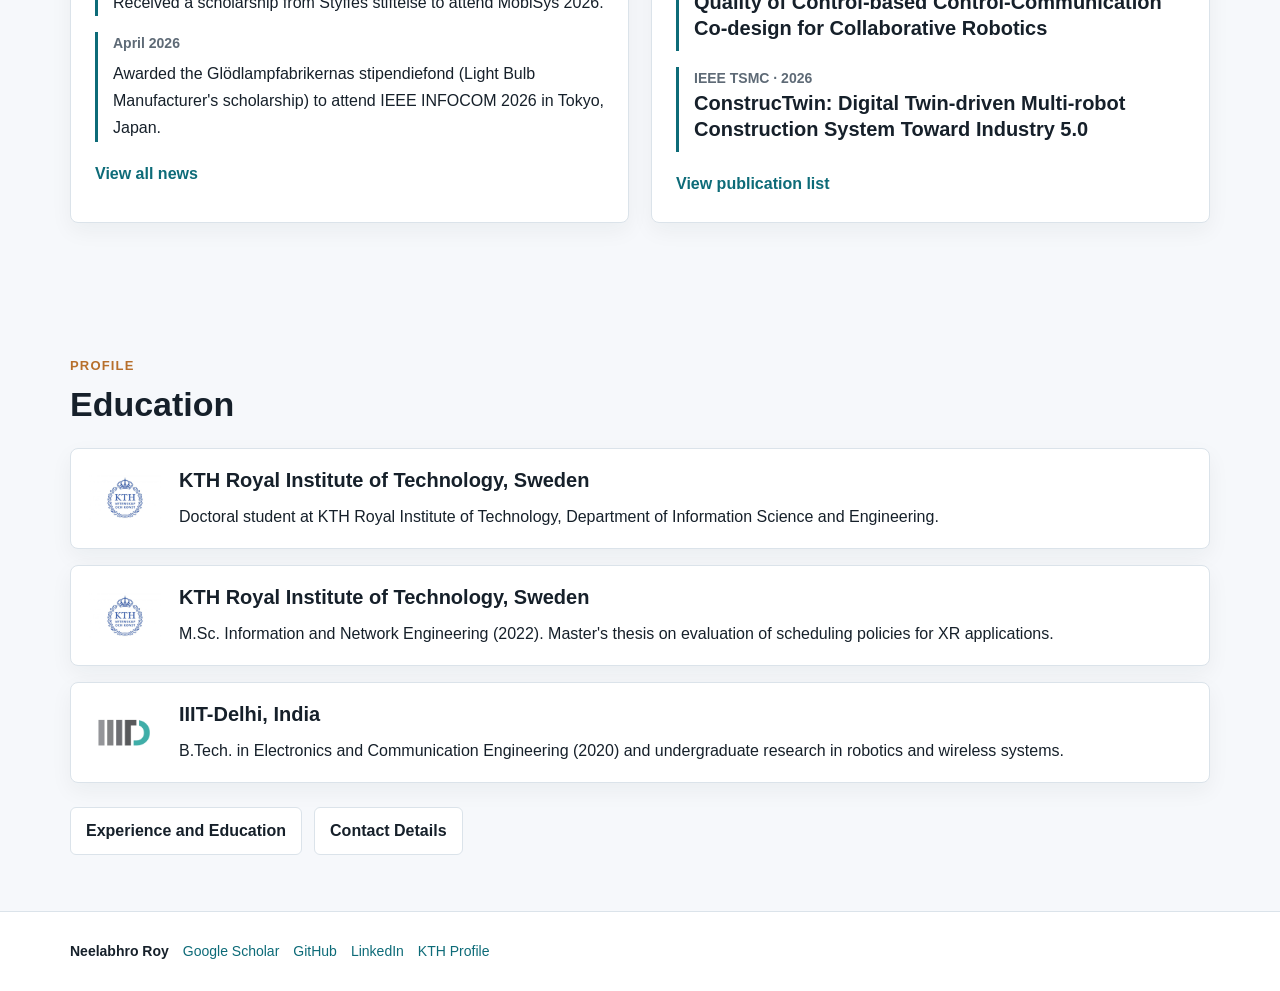
==== commit a9204fd1: "Update index.html" ====
--- a/index.html
+++ b/index.html
@@ -54,7 +54,7 @@
           </div>
         </div>
         <div class="hero-portrait">
-          <img src="static/img/IMG_1837.JPG" alt="Neelabhro Roy">
+          <img src="static/img/IMG_1837.jpg" alt="Neelabhro Roy">
         </div>
       </div>
     </section>
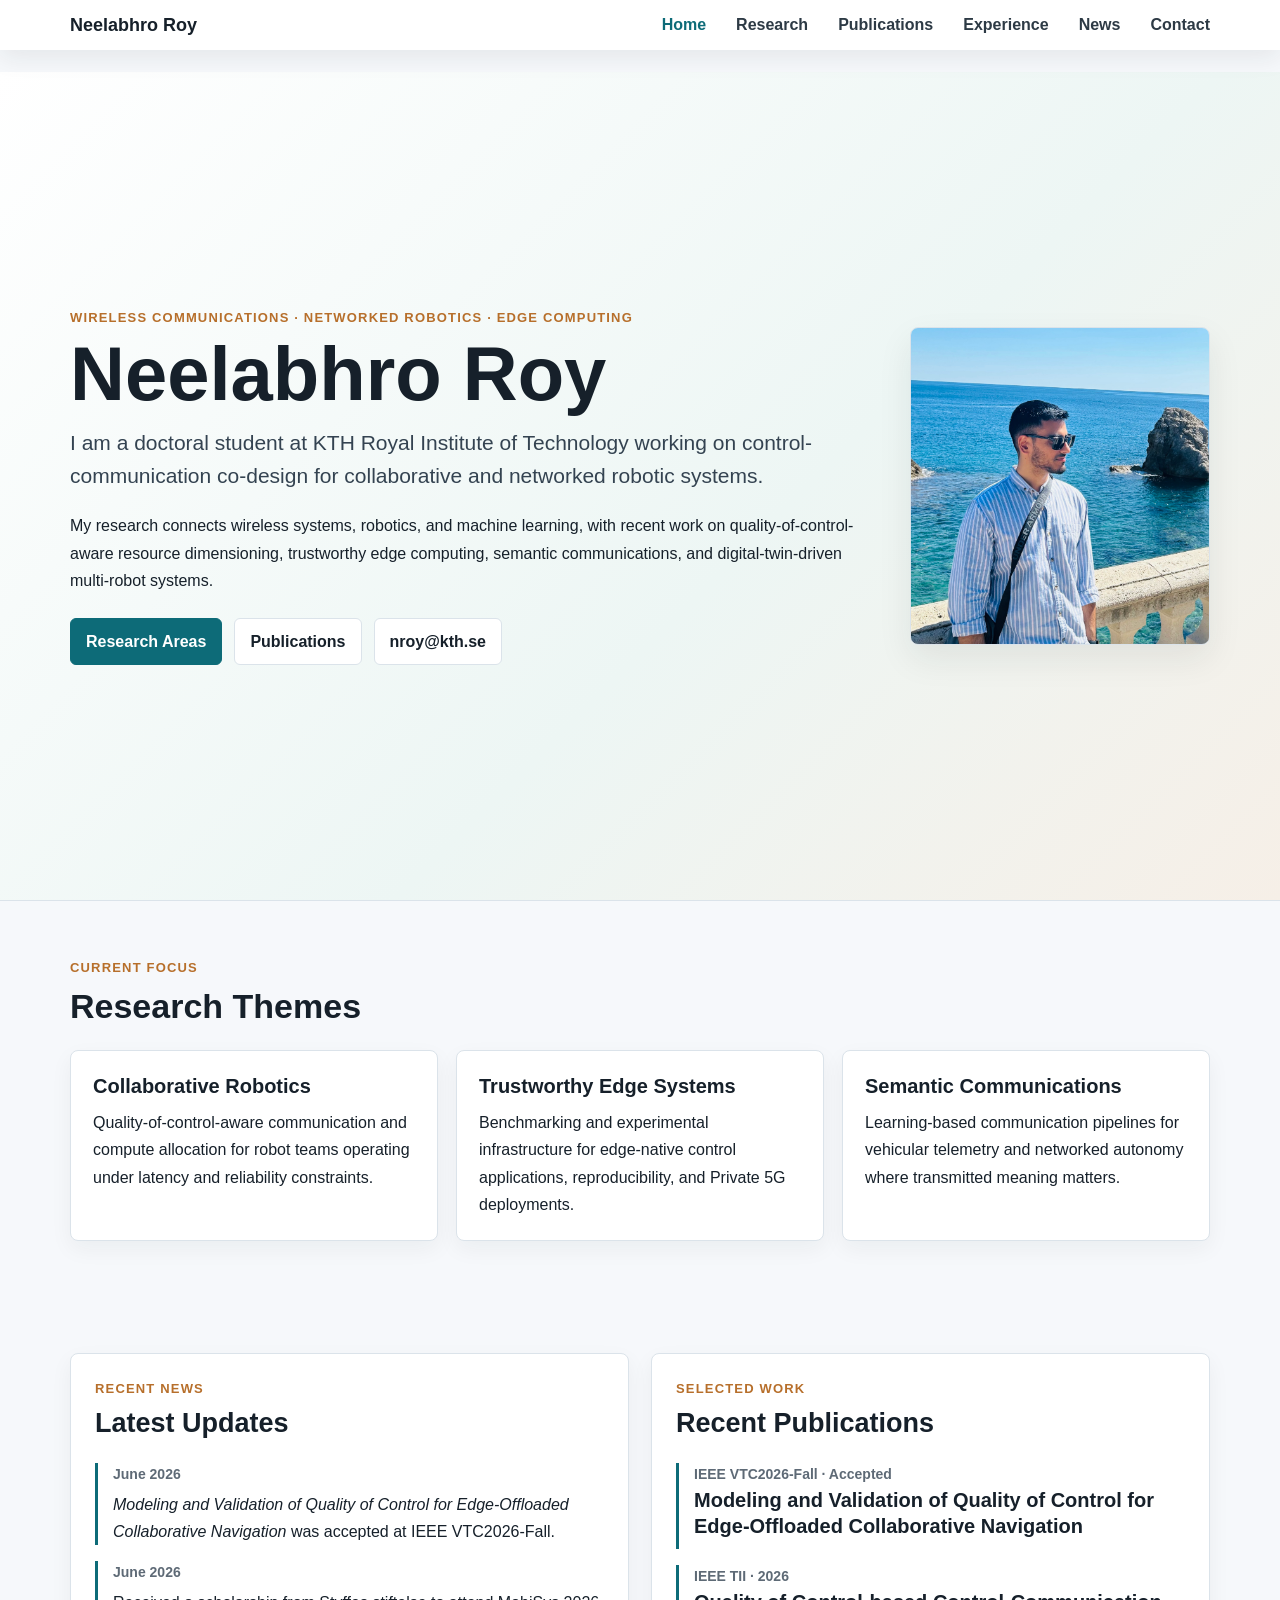
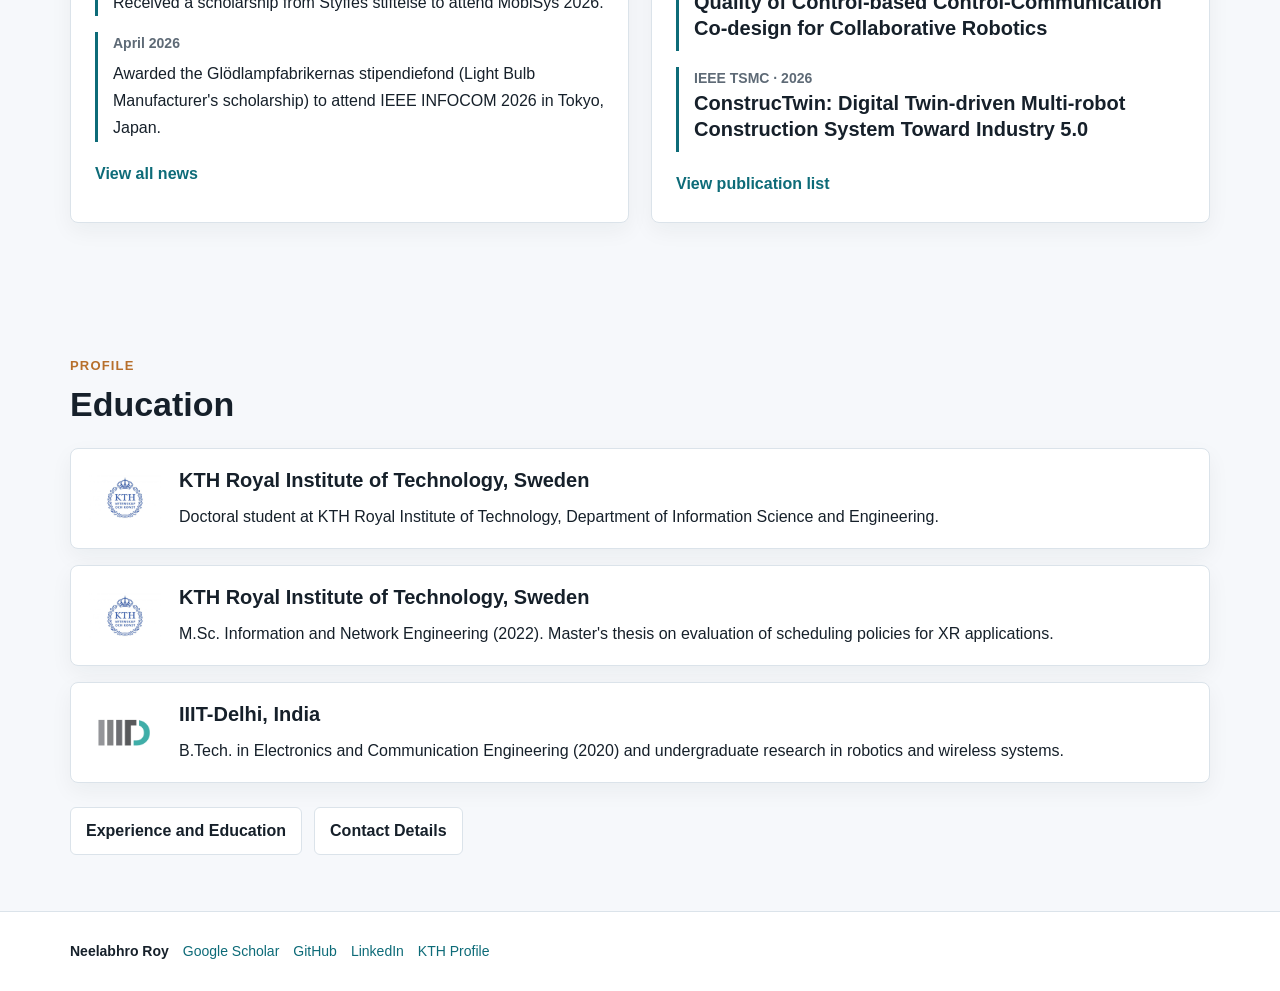
==== commit 3789d1bc: "Update index.html" ====
--- a/index.html
+++ b/index.html
@@ -54,7 +54,7 @@
           </div>
         </div>
         <div class="hero-portrait">
-          <img src="static/img/IMG_1837.jpg" alt="Neelabhro Roy">
+          <img src="static/img/Neel.jpg" alt="Neelabhro Roy">
         </div>
       </div>
     </section>
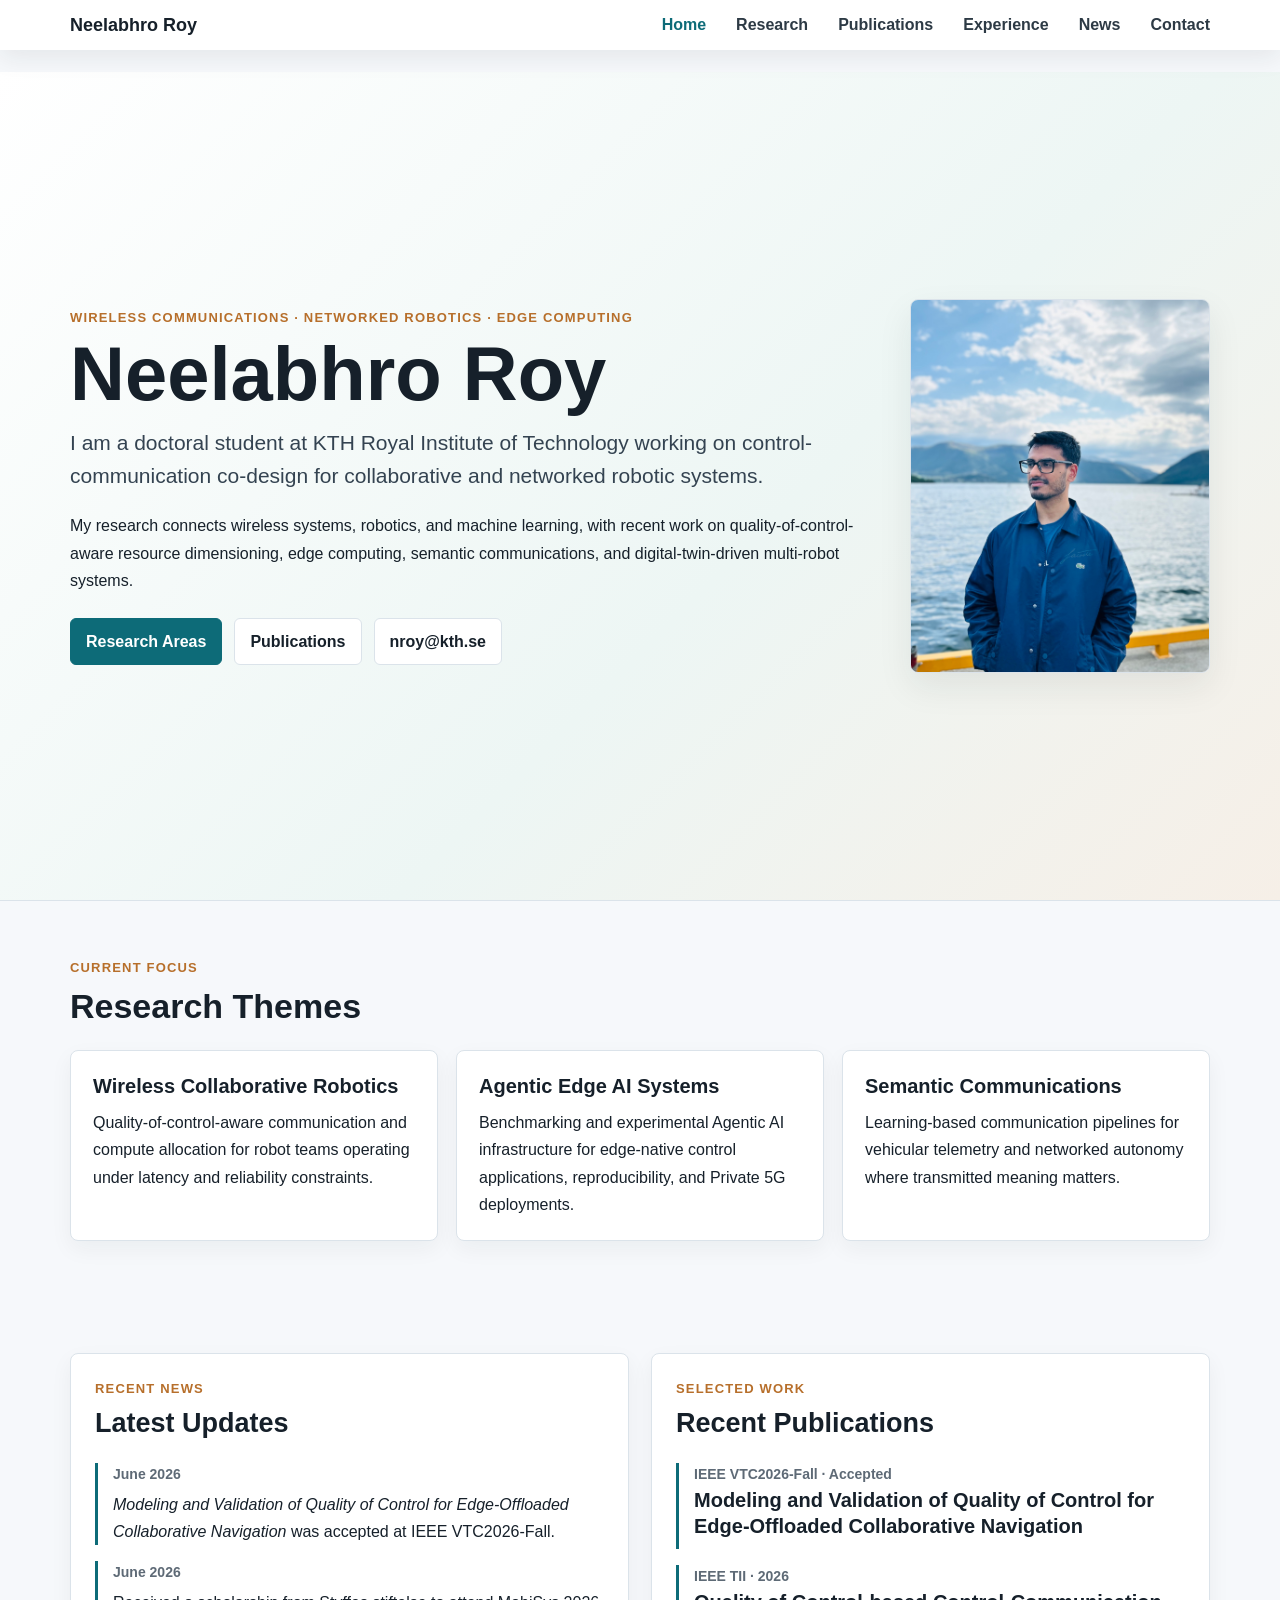
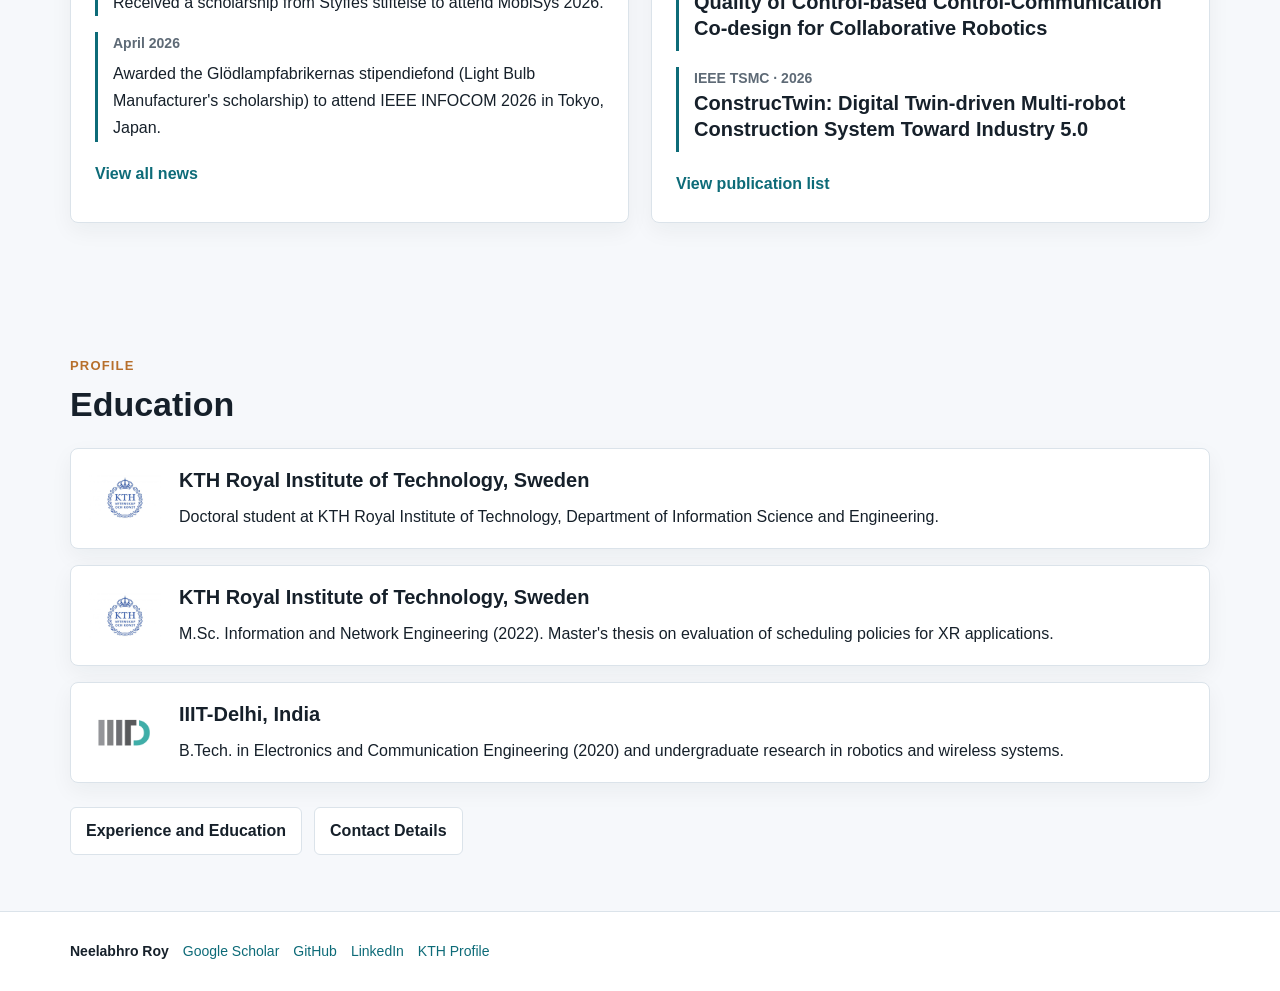
==== commit b6dd06e0: "Update index.html" ====
--- a/index.html
+++ b/index.html
@@ -45,7 +45,7 @@
             I am a doctoral student at KTH Royal Institute of Technology working on control-communication co-design for collaborative and networked robotic systems.
           </p>
           <p>
-            My research connects wireless systems, robotics, and machine learning, with recent work on quality-of-control-aware resource dimensioning, trustworthy edge computing, semantic communications, and digital-twin-driven multi-robot systems.
+            My research connects wireless systems, robotics, and machine learning, with recent work on quality-of-control-aware resource dimensioning, edge computing, semantic communications, and digital-twin-driven multi-robot systems.
           </p>
           <div class="hero-actions">
             <a class="button primary" href="research.html">Research Areas</a>
@@ -66,12 +66,12 @@
       </div>
       <div class="card-grid three">
         <article class="feature-card">
-          <h3>Collaborative Robotics</h3>
+          <h3>Wireless Collaborative Robotics</h3>
           <p>Quality-of-control-aware communication and compute allocation for robot teams operating under latency and reliability constraints.</p>
         </article>
         <article class="feature-card">
-          <h3>Trustworthy Edge Systems</h3>
-          <p>Benchmarking and experimental infrastructure for edge-native control applications, reproducibility, and Private 5G deployments.</p>
+          <h3>Agentic Edge AI Systems</h3>
+          <p>Benchmarking and experimental Agentic AI infrastructure for edge-native control applications, reproducibility, and Private 5G deployments.</p>
         </article>
         <article class="feature-card">
           <h3>Semantic Communications</h3>
